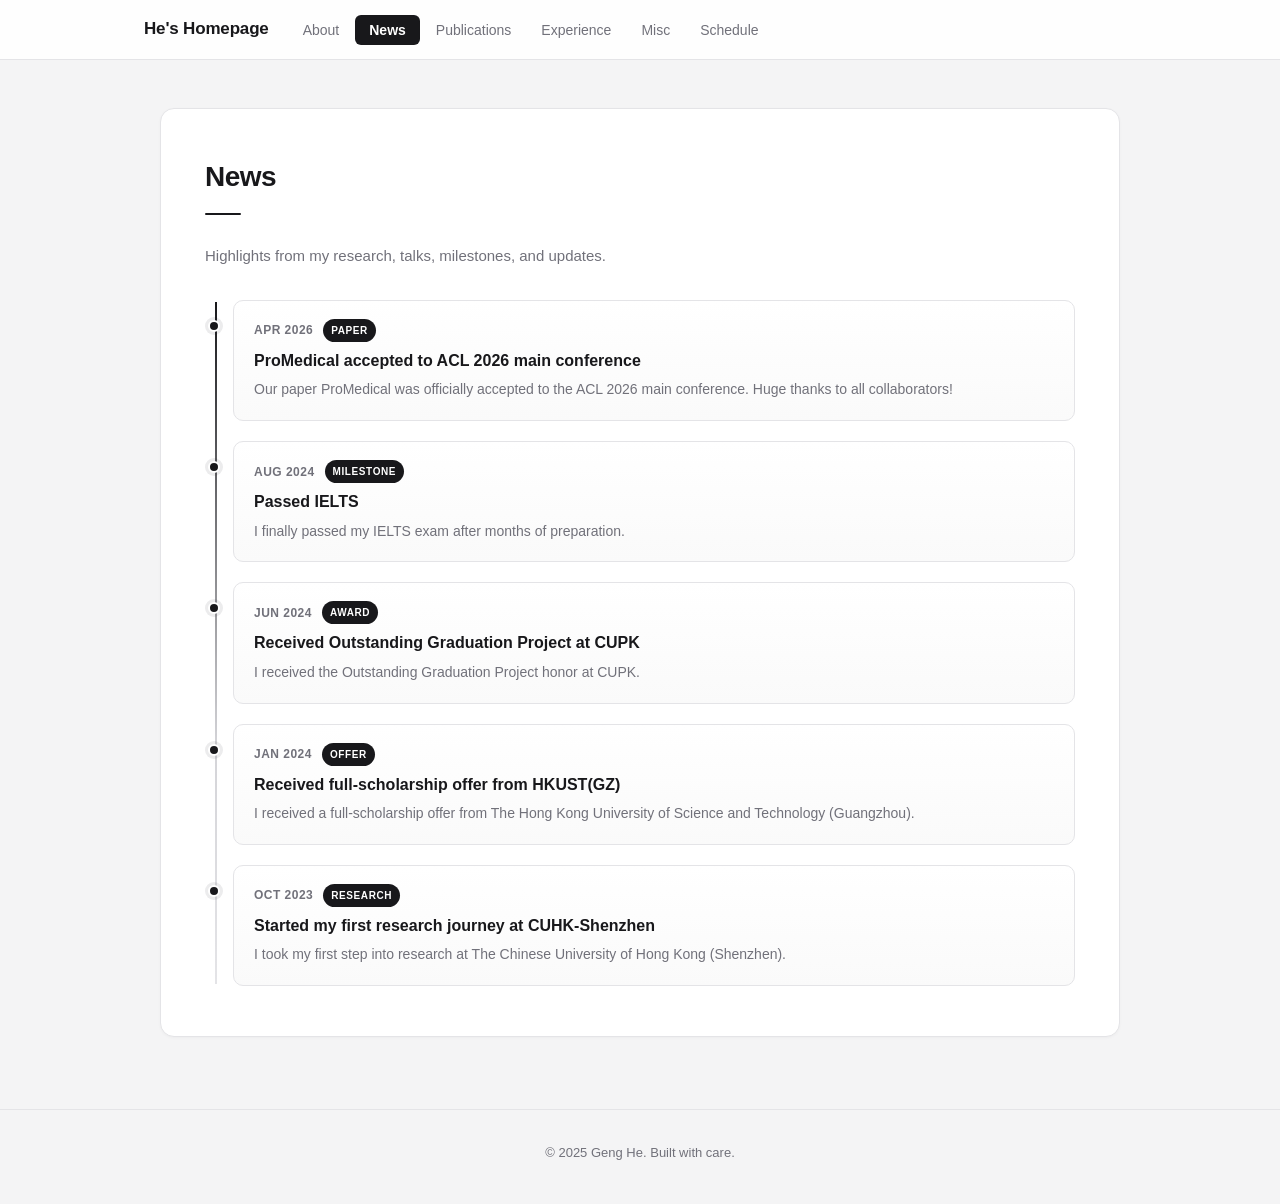
==== news.html @ e67c7b2d "Publish personal homepage update Made-with: Cursor" ====
<!DOCTYPE html>
<html lang="en">
<head>
    <meta charset="UTF-8">
    <meta name="viewport" content="width=device-width, initial-scale=1.0">
    <title>News - He's Homepage</title>
    <link rel="stylesheet" href="styles.css">
</head>
<body>
    <nav class="navbar" id="navbar">
        <div class="nav-container">
            <a href="index.html" class="logo">He's Homepage</a>
            <ul class="nav-links" id="navLinks">
                <li><a href="index.html">About</a></li>
                <li><a href="news.html">News</a></li>
                <li><a href="papers.html">Publications</a></li>
                <li><a href="experience.html">Experience</a></li>
                <li><a href="misc.html">Misc</a></li>
                <li><a href="schedule.html">Schedule</a></li>
            </ul>
            <button class="mobile-menu-btn" id="mobileMenuBtn" aria-label="Menu">
                <span></span><span></span><span></span>
            </button>
        </div>
    </nav>

    <main class="page-content">
        <div class="container">
            <h1 class="page-title">News</h1>
            <p class="page-description">
                Highlights from my research, talks, milestones, and updates.
            </p>
            <div class="md-section-content news-section" data-md="content/news.md"></div>
        </div>
    </main>

    <footer class="footer">
        <div class="container footer-container">
            <p class="copyright">&copy; 2025 Geng He. Built with care.</p>
        </div>
    </footer>

    <script src="components.js"></script>
    <script src="script.js"></script>
</body>
</html>
---- styles.css ----
/* ========================================
   Design System
   ======================================== */
:root {
    --color-bg: #f4f4f5;
    --color-surface: #ffffff;
    --color-text: #18181b;
    --color-text-secondary: #71717a;
    --color-text-tertiary: #a1a1aa;
    --color-accent: #18181b;
    --color-accent-hover: #000000;
    --color-accent-light: #e4e4e7;
    --color-accent-subtle: rgba(24, 24, 27, 0.04);
    --color-highlight: #52525b;
    --color-success: #16a34a;
    --color-success-bg: #f0fdf4;
    --color-warning: #ca8a04;
    --color-warning-bg: #fefce8;
    --color-border: #e4e4e7;
    --color-border-light: #f4f4f5;

    --font-sans: -apple-system, BlinkMacSystemFont, 'Segoe UI', Roboto, 'Helvetica Neue', Arial, sans-serif;

    --ease-out: cubic-bezier(0.16, 1, 0.3, 1);
    --nav-height: 60px;
    --radius-sm: 6px;
    --radius-md: 10px;
    --radius-lg: 14px;
}

/* ========================================
   Reset & Base
   ======================================== */
*, *::before, *::after {
    margin: 0;
    padding: 0;
    box-sizing: border-box;
}

html {
    scroll-behavior: smooth;
}

body {
    font-family: var(--font-sans);
    font-size: 15px;
    line-height: 1.7;
    color: var(--color-text);
    background: var(--color-bg);
    -webkit-font-smoothing: antialiased;
    min-height: 100vh;
}

a {
    color: inherit;
    text-decoration: none;
}

img {
    max-width: 100%;
    height: auto;
    display: block;
}

.container {
    max-width: 960px;
    margin: 0 auto;
    padding: 0 24px;
}

/* ========================================
   Local Preview Warning
   ======================================== */
.local-preview-warning {
    position: sticky;
    top: 0;
    z-index: 2000;
    background: var(--color-warning-bg);
    color: #92400e;
    border-bottom: 1px solid #fde68a;
    padding: 10px 16px;
    font-size: 13px;
    line-height: 1.6;
}

.local-preview-warning code {
    background: rgba(146, 64, 14, 0.08);
    padding: 1px 6px;
    border-radius: 4px;
}

/* ========================================
   Navbar
   ======================================== */
.navbar {
    position: fixed;
    top: 0;
    left: 0;
    right: 0;
    height: var(--nav-height);
    z-index: 1000;
    background: rgba(255, 255, 255, 0.85);
    backdrop-filter: blur(16px) saturate(1.4);
    -webkit-backdrop-filter: blur(16px) saturate(1.4);
    border-bottom: 1px solid var(--color-border);
    transition: box-shadow 0.3s ease;
}

.navbar.scrolled {
    box-shadow: 0 1px 0 var(--color-border), 0 8px 24px rgba(0, 0, 0, 0.04);
}

.nav-container {
    max-width: 1040px;
    margin: 0 auto;
    padding: 0 24px;
    height: 100%;
    display: flex;
    align-items: center;
    justify-content: flex-start;
    gap: 20px;
}

.logo {
    font-size: 17px;
    font-weight: 700;
    letter-spacing: -0.01em;
    color: var(--color-text);
}

.logo:hover {
    color: var(--color-text-secondary);
}

.nav-links {
    display: flex;
    list-style: none;
    gap: 2px;
    margin-left: 0;
}

.nav-links a {
    font-size: 14px;
    font-weight: 500;
    color: var(--color-text-secondary);
    padding: 7px 14px;
    border-radius: var(--radius-sm);
    transition: color 0.2s, background 0.2s;
}

.nav-links a:hover {
    color: var(--color-text);
    background: var(--color-accent-subtle);
}

.nav-links a::after {
    display: none;
}

/* Mobile Menu */
.mobile-menu-btn {
    display: none;
    flex-direction: column;
    gap: 5px;
    padding: 8px;
    background: none;
    border: none;
    cursor: pointer;
    margin-left: auto;
}

.mobile-menu-btn span {
    display: block;
    width: 22px;
    height: 2px;
    background: var(--color-text);
    border-radius: 1px;
    transition: all 0.3s ease;
}

.mobile-menu-btn.active span:nth-child(1) {
    transform: rotate(45deg) translate(5px, 5px);
}

.mobile-menu-btn.active span:nth-child(2) {
    opacity: 0;
}

.mobile-menu-btn.active span:nth-child(3) {
    transform: rotate(-45deg) translate(5px, -5px);
}

/* ========================================
   Intro Section
   ======================================== */
.intro {
    padding: calc(var(--nav-height) + 56px) 0 48px;
    position: relative;
}

.intro-layout {
    display: grid;
    grid-template-columns: 280px minmax(0, 1fr);
    gap: 48px;
    align-items: start;
}

/* ========================================
   Profile Card
   ======================================== */
.profile-card {
    position: sticky;
    top: calc(var(--nav-height) + 24px);
    display: flex;
    flex-direction: column;
    align-items: center;
    background: var(--color-surface);
    border: 1px solid var(--color-border);
    border-radius: var(--radius-lg);
    box-shadow: 0 1px 3px rgba(0, 0, 0, 0.03);
    padding: 32px 28px;
}

.profile-image-wrap {
    width: 220px;
    height: 220px;
    margin-bottom: 24px;
    border-radius: var(--radius-md);
    overflow: hidden;
    border: 1px solid var(--color-border);
    box-shadow: 0 1px 3px rgba(0, 0, 0, 0.04);
}

.profile-image {
    width: 100%;
    height: 100%;
    border-radius: var(--radius-md);
    object-fit: cover;
    display: block;
}

.profile-name {
    font-size: 24px;
    font-weight: 700;
    letter-spacing: -0.02em;
    line-height: 1.2;
    margin-bottom: 4px;
    text-align: center;
    color: var(--color-text);
}

.profile-role {
    text-align: center;
    font-size: 14px;
    color: var(--color-text-secondary);
    margin-bottom: 16px;
    font-weight: 400;
}

.profile-meta {
    list-style: none;
    width: 100%;
    display: flex;
    flex-direction: column;
    gap: 8px;
    padding: 16px 0;
    border-top: 1px solid var(--color-border-light);
}

.profile-meta li {
    display: flex;
    gap: 8px;
    align-items: flex-start;
    font-size: 13px;
    line-height: 1.5;
    color: var(--color-text-secondary);
}

.meta-icon {
    width: 18px;
    text-align: center;
    flex-shrink: 0;
    font-size: 13px;
    line-height: 1.4;
}

.profile-interests {
    width: 100%;
    margin-top: 4px;
    padding-top: 16px;
    border-top: 1px solid var(--color-border-light);
}

.profile-interests-title {
    font-size: 11px;
    font-weight: 700;
    text-transform: uppercase;
    letter-spacing: 0.1em;
    color: var(--color-text);
    margin-bottom: 12px;
}

.interest-tags {
    display: flex;
    flex-direction: column;
    gap: 8px;
}

.interest-tag {
    display: flex;
    align-items: center;
    gap: 10px;
    padding: 9px 14px;
    font-size: 13px;
    font-weight: 500;
    color: var(--color-text);
    background: var(--color-bg);
    border: 1px solid var(--color-border);
    border-radius: var(--radius-sm);
    transition: all 0.2s ease;
}

.interest-tag::before {
    content: '';
    width: 6px;
    height: 6px;
    border-radius: 50%;
    background: var(--color-text);
    flex-shrink: 0;
}

.interest-tag:hover {
    border-color: var(--color-text);
    transform: translateX(2px);
}

.profile-links {
    display: flex;
    flex-wrap: wrap;
    gap: 8px;
    width: 100%;
    margin-top: 8px;
    padding-top: 16px;
    border-top: 1px solid var(--color-border-light);
}

.profile-links a {
    flex: 1;
    min-width: 0;
    display: inline-flex;
    align-items: center;
    justify-content: center;
    gap: 6px;
    padding: 9px 10px;
    border-radius: var(--radius-sm);
    font-size: 13px;
    font-weight: 500;
    color: var(--color-text-secondary);
    border: 1px solid var(--color-border);
    background: var(--color-surface);
    transition: all 0.2s ease;
    white-space: nowrap;
}

.profile-links a svg {
    flex-shrink: 0;
    width: 15px;
    height: 15px;
}

.profile-links a:hover {
    color: var(--color-text);
    border-color: var(--color-text);
    background: var(--color-accent-subtle);
}

/* ========================================
   About Panel
   ======================================== */
.about-panel {
    padding: 36px 40px;
    background: var(--color-surface);
    border: 1px solid var(--color-border);
    border-radius: var(--radius-lg);
    box-shadow: 0 1px 3px rgba(0, 0, 0, 0.03);
}

.about-panel .section-title {
    margin-bottom: 16px;
}

.about-panel h3 {
    margin-top: 28px;
    margin-bottom: 8px;
    font-size: 16px;
    font-weight: 600;
    color: var(--color-text);
}

.about-panel p {
    font-size: 15px;
    line-height: 1.8;
    color: var(--color-text-secondary);
    margin-bottom: 4px;
}

.about-panel li {
    font-size: 14px;
    line-height: 1.7;
    color: var(--color-text-secondary);
}

.about-panel ul {
    padding-left: 18px;
    display: flex;
    flex-wrap: wrap;
    gap: 2px 0;
}

.about-panel ul li {
    width: 50%;
    padding-left: 2px;
}

.about-panel ul li::marker {
    color: var(--color-accent);
}

.about-panel a,
.page-content .md-section-content a {
    color: #2563eb;
    font-weight: 600;
    text-decoration: none;
    background-image: linear-gradient(transparent 92%, rgba(37, 99, 235, 0.35) 92%);
    background-size: 100% 100%;
    padding: 0 2px;
    transition: color 0.2s ease, background-image 0.2s ease;
}

.about-panel a:hover,
.page-content .md-section-content a:hover {
    color: #1d4ed8;
    background-image: linear-gradient(transparent 0%, rgba(37, 99, 235, 0.2) 0%);
}

/* ========================================
   Section Shared Styles
   ======================================== */
.section-title {
    font-size: 22px;
    font-weight: 700;
    letter-spacing: -0.02em;
    margin-bottom: 20px;
    color: var(--color-text);
    display: block;
}

.section-title::before {
    display: none;
}

.section-title::after {
    content: '';
    display: block;
    width: 32px;
    height: 2px;
    background: var(--color-text);
    border-radius: 1px;
    margin-top: 10px;
}

.awards,
.service,
.projects,
.personal {
    padding: 20px 0;
    position: relative;
}

.awards .container,
.service .container,
.projects .container,
.personal .container {
    background: var(--color-surface);
    border: 1px solid var(--color-border);
    border-radius: var(--radius-lg);
    padding: 36px;
    box-shadow: 0 1px 3px rgba(0, 0, 0, 0.03);
}

/* ========================================
   Awards Section
   ======================================== */
.awards-list {
    display: flex;
    flex-direction: column;
}

.award-item {
    display: flex;
    gap: 16px;
    align-items: baseline;
    padding: 12px 0;
    transition: none;
}

.award-item:hover {
    background: none;
}

.award-item:not(:last-child) {
    border-bottom: 1px solid var(--color-border-light);
}

.award-year {
    font-size: 13px;
    font-weight: 600;
    color: var(--color-text-secondary);
    min-width: 80px;
    flex-shrink: 0;
    font-variant-numeric: tabular-nums;
}

.award-title {
    font-size: 14px;
    color: var(--color-text);
    line-height: 1.5;
}

/* ========================================
   Experience Timeline
   ======================================== */
.experience-timeline-section + .experience-timeline-section {
    margin-top: 36px;
}

.experience-subtitle {
    font-size: 18px;
    font-weight: 700;
    color: var(--color-text);
    margin: 0 0 18px;
    letter-spacing: -0.01em;
}

.xp-timeline {
    position: relative;
    display: flex;
    flex-direction: column;
    gap: 14px;
    padding-left: 26px;
}

.xp-timeline::before {
    content: "";
    position: absolute;
    left: 9px;
    top: 4px;
    bottom: 4px;
    width: 2px;
    background: linear-gradient(to bottom, #18181b 0%, #d4d4d8 40%, #e4e4e7 100%);
}

.xp-item {
    position: relative;
}

.xp-marker {
    position: absolute;
    left: -22px;
    top: 22px;
    width: 10px;
    height: 10px;
    border-radius: 50%;
    background: var(--color-text);
    border: 2px solid var(--color-surface);
    box-shadow: 0 0 0 3px rgba(24, 24, 27, 0.08);
}

.xp-card {
    display: grid;
    grid-template-columns: 64px 1fr;
    gap: 16px;
    padding: 16px 18px;
    border: 1px solid var(--color-border);
    border-radius: var(--radius-md);
    background: linear-gradient(180deg, #ffffff 0%, #fafafa 100%);
    transition: border-color 0.2s ease, transform 0.2s ease, box-shadow 0.2s ease;
}

.xp-card:hover {
    border-color: #d4d4d8;
    transform: translateY(-2px);
    box-shadow: 0 8px 20px rgba(24, 24, 27, 0.05);
}

.xp-logo-slot {
    width: 64px;
    height: 64px;
    border-radius: 12px;
    border: 1px dashed #c4c4cc;
    background: #f8f8f8;
    color: #8b8b95;
    font-size: 11px;
    font-weight: 600;
    letter-spacing: 0.04em;
    text-transform: uppercase;
    display: flex;
    align-items: center;
    justify-content: center;
    flex-shrink: 0;
}

.xp-logo-slot img {
    width: 100%;
    height: 100%;
    object-fit: contain;
    border-radius: inherit;
}

.xp-content {
    min-width: 0;
}

.xp-header {
    display: flex;
    justify-content: space-between;
    align-items: flex-start;
    gap: 12px;
    margin-bottom: 4px;
}

.xp-org {
    font-size: 15px;
    font-weight: 650;
    color: var(--color-text);
    line-height: 1.45;
    margin: 0;
}

.xp-date {
    font-size: 12px;
    font-weight: 600;
    color: var(--color-text-secondary);
    white-space: nowrap;
    margin-top: 2px;
}

.xp-role {
    font-size: 13px;
    font-weight: 500;
    color: var(--color-accent);
    margin: 0 0 8px;
}

.xp-details {
    list-style: none;
    margin: 0;
    padding: 0;
    display: flex;
    flex-direction: column;
    gap: 5px;
}

.xp-details li {
    position: relative;
    padding-left: 14px;
    font-size: 13px;
    line-height: 1.65;
    color: var(--color-text-secondary);
}

.xp-details li::before {
    content: "";
    position: absolute;
    left: 1px;
    top: 8px;
    width: 4px;
    height: 4px;
    border-radius: 50%;
    background: #b9b9c2;
}

.xp-details li strong {
    color: var(--color-text);
    font-weight: 600;
}

/* ========================================
   Papers List (new layout)
   ======================================== */
.papers-list {
    display: flex;
    flex-direction: column;
    gap: 28px;
}

.paper-card {
    display: grid;
    grid-template-columns: 200px 1fr;
    gap: 24px;
    padding-bottom: 28px;
    border-bottom: 1px solid var(--color-border-light);
}

.paper-card:last-child {
    border-bottom: none;
    padding-bottom: 0;
}

.paper-image {
    position: relative;
    aspect-ratio: 4 / 3;
    overflow: visible;
}

.paper-image img {
    width: 100%;
    height: 100%;
    object-fit: cover;
    display: block;
    background: var(--color-bg);
    border: 1px solid var(--color-border);
    border-radius: var(--radius-md);
}

.paper-venue {
    position: absolute;
    top: -8px;
    left: -8px;
    z-index: 2;
    padding: 4px 10px;
    font-size: 10.5px;
    font-weight: 700;
    color: #ffffff;
    background: var(--color-text);
    border-radius: var(--radius-sm);
    letter-spacing: 0.02em;
    box-shadow: 0 4px 12px rgba(0, 0, 0, 0.2);
}

.paper-body {
    display: flex;
    flex-direction: column;
    min-width: 0;
}

.paper-title {
    font-size: 16px;
    font-weight: 700;
    color: var(--color-text);
    line-height: 1.4;
    margin-bottom: 8px;
    letter-spacing: -0.01em;
}

.paper-authors {
    font-size: 13px;
    line-height: 1.65;
    color: var(--color-text-secondary);
    margin-bottom: 10px;
}

.paper-authors strong {
    color: var(--color-text);
    font-weight: 700;
}

.paper-desc {
    font-size: 13px;
    line-height: 1.7;
    color: var(--color-text-secondary);
    margin-bottom: 12px;
    flex: 1;
}

.paper-meta {
    display: flex;
    gap: 8px;
    flex-wrap: wrap;
}

.paper-status {
    font-size: 11px;
    font-weight: 600;
    padding: 4px 10px;
    border-radius: 20px;
    text-transform: uppercase;
    letter-spacing: 0.04em;
    white-space: nowrap;
}

.paper-status.submitted {
    background: var(--color-warning-bg);
    color: var(--color-warning);
}

.paper-status.accepted {
    background: var(--color-success-bg);
    color: var(--color-success);
}

@media (max-width: 640px) {
    .paper-card {
        grid-template-columns: 1fr;
        gap: 16px;
    }

    .paper-image {
        max-width: 280px;
    }
}

/* ========================================
   Projects Section (legacy)
   ======================================== */
.projects {
    background: transparent;
}

.projects-list {
    display: flex;
    flex-direction: column;
}

.project-item {
    padding: 20px 0;
    border-bottom: 1px solid var(--color-border-light);
}

.project-item:first-child {
    padding-top: 0;
}

.project-item:last-child {
    border-bottom: none;
    padding-bottom: 0;
}

.project-header {
    display: flex;
    justify-content: space-between;
    align-items: flex-start;
    gap: 12px;
    margin-bottom: 6px;
}

.project-title {
    font-size: 15px;
    font-weight: 600;
    color: var(--color-text);
    line-height: 1.45;
    flex: 1;
}

.project-status {
    font-size: 11px;
    font-weight: 600;
    padding: 3px 10px;
    border-radius: 20px;
    text-transform: uppercase;
    letter-spacing: 0.04em;
    white-space: nowrap;
    flex-shrink: 0;
}

.project-status.submitted {
    background: var(--color-warning-bg);
    color: var(--color-warning);
}

.project-status.accepted {
    background: var(--color-success-bg);
    color: var(--color-success);
}

.project-authors {
    font-size: 13px;
    color: var(--color-text-secondary);
    margin-bottom: 8px;
}

.project-authors strong {
    color: var(--color-accent);
    font-weight: 600;
}

.project-description {
    font-size: 13px;
    line-height: 1.65;
    color: var(--color-text-secondary);
}

/* ========================================
   Personal Gallery
   ======================================== */
.personal-gallery {
    display: grid;
    grid-template-columns: repeat(2, 1fr);
    gap: 16px;
}

.photo-card {
    background: var(--color-bg);
    border-radius: var(--radius-md);
    overflow: hidden;
    border: 1px solid var(--color-border);
    transition: all 0.25s ease;
}

.photo-card:hover {
    transform: translateY(-2px);
    border-color: var(--color-text-secondary);
}

.photo-image {
    aspect-ratio: 4/3;
    overflow: hidden;
}

.photo-image img {
    width: 100%;
    height: 100%;
    object-fit: cover;
    transition: transform 0.4s ease;
}

.photo-card:hover .photo-image img {
    transform: scale(1.03);
}

.photo-caption {
    padding: 12px 16px;
    font-size: 13px;
    color: var(--color-text-secondary);
    line-height: 1.5;
    margin: 0;
}

/* ========================================
   Footer
   ======================================== */
.footer {
    padding: 32px 0 40px;
    margin-top: 24px;
    border-top: 1px solid var(--color-border);
}

.footer-container {
    display: flex;
    justify-content: center;
}

.copyright {
    font-size: 13px;
    color: var(--color-text-secondary);
}

/* ========================================
   Responsive
   ======================================== */
@media (max-width: 768px) {
    .nav-links {
        display: none;
        position: absolute;
        top: var(--nav-height);
        left: 0;
        right: 0;
        background: var(--color-surface);
        flex-direction: column;
        padding: 12px;
        gap: 2px;
        border-bottom: 1px solid var(--color-border);
        box-shadow: 0 8px 24px rgba(0, 0, 0, 0.06);
    }

    .nav-links.active {
        display: flex;
    }

    .mobile-menu-btn {
        display: flex;
    }

    .intro {
        padding: calc(var(--nav-height) + 32px) 0 24px;
    }

    .intro-layout {
        grid-template-columns: 1fr;
        gap: 32px;
        max-width: 520px;
        margin: 0 auto;
    }

    .profile-card {
        position: static;
        align-items: center;
    }

    .profile-image-wrap {
        width: 180px;
        height: 180px;
    }

    .about-panel {
        padding: 0;
    }

    .awards .container,
    .service .container,
    .projects .container,
    .personal .container {
        padding: 24px 20px;
        border-radius: 12px;
    }

    .section-title {
        font-size: 18px;
    }

    .personal-gallery {
        grid-template-columns: 1fr;
    }

    .award-item {
        flex-direction: column;
        gap: 2px;
    }

    .award-year {
        min-width: auto;
    }

    .xp-timeline {
        padding-left: 20px;
    }

    .xp-timeline::before {
        left: 6px;
    }

    .xp-marker {
        left: -17px;
        top: 20px;
        width: 9px;
        height: 9px;
    }

    .xp-card {
        grid-template-columns: 54px 1fr;
        gap: 12px;
        padding: 14px;
    }

    .xp-logo-slot {
        width: 54px;
        height: 54px;
        border-radius: 10px;
        font-size: 10px;
    }

    .xp-header {
        flex-direction: column;
        gap: 2px;
    }

    .project-header {
        flex-direction: column;
        gap: 6px;
    }

    .about-panel ul li {
        width: 100%;
    }

    .profile-links {
        flex-wrap: wrap;
    }

    .profile-links a {
        min-width: calc(50% - 4px);
        flex: 0 0 auto;
    }
}

@media (max-width: 480px) {
    .container {
        padding: 0 16px;
    }

    .profile-image-wrap {
        width: 160px;
        height: 160px;
    }
}

/* ========================================
   Scroll Anchors
   ======================================== */
.awards,
.service,
.projects,
.personal {
    scroll-margin-top: calc(var(--nav-height) + 16px);
}

.intro {
    scroll-margin-top: var(--nav-height);
}

/* ========================================
   Active Nav Link
   ======================================== */
.nav-links a.active {
    color: #ffffff;
    background: var(--color-text);
    font-weight: 600;
}

/* ========================================
   Sub-page Layout
   ======================================== */
.page-content {
    padding: calc(var(--nav-height) + 48px) 0 48px;
    min-height: calc(100vh - 80px);
}

.page-content > .container {
    background: var(--color-surface);
    border: 1px solid var(--color-border);
    border-radius: var(--radius-lg);
    padding: 44px;
    box-shadow: 0 1px 3px rgba(0, 0, 0, 0.03);
}

.page-title {
    font-size: 28px;
    font-weight: 700;
    letter-spacing: -0.02em;
    margin-bottom: 8px;
    color: var(--color-text);
}

.page-title::after {
    content: '';
    display: block;
    width: 36px;
    height: 2px;
    background: var(--color-text);
    border-radius: 1px;
    margin-top: 12px;
    margin-bottom: 28px;
}

.page-subtitle {
    font-size: 18px;
    font-weight: 700;
    margin-top: 40px;
    margin-bottom: 20px;
    padding-top: 32px;
    border-top: 1px solid var(--color-border);
    color: var(--color-text);
}

.page-subtitle::after {
    display: none;
}

.page-description {
    font-size: 15px;
    color: var(--color-text-secondary);
    margin-bottom: 32px;
    line-height: 1.7;
}

/* ========================================
   Misc Page
   ======================================== */
.misc-section {
    margin-bottom: 8px;
}

.misc-layout {
    display: grid;
    grid-template-columns: repeat(2, minmax(0, 1fr));
    gap: 16px;
}

.misc-card {
    border: 1px solid var(--color-border);
    border-radius: var(--radius-md);
    background: linear-gradient(180deg, #ffffff 0%, #fafafa 100%);
    padding: 18px 18px 16px;
    transition: border-color 0.2s ease, transform 0.2s ease, box-shadow 0.2s ease;
}

.misc-card:hover {
    border-color: #d4d4d8;
    transform: translateY(-2px);
    box-shadow: 0 8px 24px rgba(24, 24, 27, 0.05);
}

.misc-card-wide {
    grid-column: span 2;
}

.misc-head {
    display: flex;
    align-items: baseline;
    justify-content: space-between;
    gap: 8px;
    margin-bottom: 8px;
}

.misc-title {
    font-size: 16px;
    font-weight: 700;
    letter-spacing: -0.01em;
    color: var(--color-text);
    margin: 0;
}

.misc-cn {
    font-size: 12px;
    font-weight: 600;
    color: var(--color-text-tertiary);
    white-space: nowrap;
}

.misc-desc {
    font-size: 13px;
    line-height: 1.65;
    color: var(--color-text-secondary);
    margin: 0 0 10px;
}

.misc-list {
    list-style: none;
    margin: 0;
    padding: 0;
    display: flex;
    flex-direction: column;
    gap: 6px;
}

.misc-list li {
    position: relative;
    padding-left: 14px;
    font-size: 13px;
    color: var(--color-text-secondary);
    line-height: 1.6;
}

.misc-list li::before {
    content: "";
    position: absolute;
    left: 0;
    top: 8px;
    width: 5px;
    height: 5px;
    border-radius: 50%;
    background: #b9b9c2;
}

.misc-link-group {
    display: flex;
    flex-wrap: wrap;
    gap: 8px;
}

.misc-link-group a {
    font-size: 12px;
    font-weight: 600;
    color: var(--color-text);
    border: 1px solid var(--color-border);
    border-radius: 999px;
    padding: 5px 10px;
    background: #ffffff;
    transition: all 0.2s ease;
}

.misc-link-group a:hover {
    border-color: var(--color-text);
    background: var(--color-accent-subtle);
}

.misc-chip-list {
    list-style: none;
    margin: 0;
    padding: 0;
    display: flex;
    flex-wrap: wrap;
    gap: 8px;
}

.misc-chip-list li {
    font-size: 12px;
    font-weight: 600;
    color: var(--color-text-secondary);
    border: 1px solid var(--color-border-light);
    border-radius: 999px;
    padding: 4px 10px;
    background: var(--color-bg);
}

.misc-skill-card {
    grid-column: span 2;
    padding: 22px 22px 18px;
}

.misc-note {
    margin: 0 0 12px;
    font-size: 13px;
    line-height: 1.65;
    color: #52525b;
    border: 1px solid #e4e4e7;
    border-left: 3px solid #18181b;
    border-radius: 8px;
    background: #fafafa;
    padding: 10px 12px;
}

.misc-note strong {
    color: #18181b;
}

.skill-groups {
    display: grid;
    grid-template-columns: repeat(2, minmax(0, 1fr));
    gap: 12px;
}

.skill-group {
    border: 1px solid var(--color-border-light);
    border-radius: var(--radius-sm);
    background: #ffffff;
    padding: 12px;
}

.skill-group-title {
    margin: 0 0 8px;
    font-size: 13px;
    font-weight: 700;
    letter-spacing: 0.01em;
    color: var(--color-text);
}

.skill-tags {
    display: flex;
    flex-wrap: wrap;
    gap: 7px;
}

.skill-tags span {
    font-size: 12px;
    line-height: 1.2;
    font-weight: 600;
    color: #3f3f46;
    border: 1px solid var(--color-border);
    border-radius: 999px;
    background: #fafafa;
    padding: 5px 10px;
    white-space: nowrap;
}

.misc-principles-card {
    grid-column: span 2;
    padding: 20px 22px 18px;
}

.principle-list {
    list-style: none;
    margin: 0 0 12px;
    padding: 0;
    display: flex;
    flex-direction: column;
    gap: 7px;
}

.principle-list li {
    position: relative;
    padding-left: 14px;
    font-size: 13px;
    line-height: 1.65;
    color: var(--color-text-secondary);
}

.principle-list li::before {
    content: "";
    position: absolute;
    left: 0;
    top: 8px;
    width: 5px;
    height: 5px;
    border-radius: 50%;
    background: #a1a1aa;
}

.principle-list strong {
    color: var(--color-text);
}

.role-ladder {
    display: flex;
    align-items: center;
    gap: 8px;
    margin: 4px 0 8px;
}

.role-ladder span {
    position: relative;
    font-size: 12px;
    font-weight: 700;
    letter-spacing: 0.02em;
    color: #3f3f46;
    padding: 6px 10px;
    border-radius: 999px;
    border: 1px solid #d4d4d8;
    background: #ffffff;
}

.role-ladder span:not(:last-child)::after {
    content: "→";
    position: absolute;
    right: -13px;
    color: #a1a1aa;
    font-weight: 700;
}

.role-ladder-note {
    margin-bottom: 0;
}

/* ========================================
   News Timeline
   ======================================== */
.news-section {
    margin-bottom: 6px;
}

.news-timeline {
    position: relative;
    display: flex;
    flex-direction: column;
    gap: 20px;
    padding-left: 28px;
}

.news-timeline::before {
    content: "";
    position: absolute;
    top: 2px;
    bottom: 2px;
    left: 10px;
    width: 2px;
    background: linear-gradient(to bottom, #18181b 0%, #d4d4d8 65%, #e4e4e7 100%);
}

.timeline-item {
    position: relative;
}

.timeline-dot {
    position: absolute;
    left: -25px;
    top: 20px;
    width: 12px;
    height: 12px;
    border-radius: 50%;
    background: var(--color-text);
    border: 2px solid var(--color-surface);
    box-shadow: 0 0 0 3px rgba(24, 24, 27, 0.08);
}

.timeline-card {
    padding: 18px 20px;
    border: 1px solid var(--color-border);
    border-radius: var(--radius-md);
    background: linear-gradient(180deg, #ffffff 0%, #fafafa 100%);
    transition: border-color 0.2s ease, transform 0.2s ease, box-shadow 0.2s ease;
}

.timeline-card:hover {
    border-color: #d4d4d8;
    transform: translateY(-2px);
    box-shadow: 0 8px 24px rgba(24, 24, 27, 0.06);
}

.timeline-meta {
    display: flex;
    align-items: center;
    gap: 10px;
    margin-bottom: 8px;
}

.timeline-date {
    font-size: 12px;
    font-weight: 700;
    letter-spacing: 0.04em;
    text-transform: uppercase;
    color: var(--color-text-secondary);
}

.timeline-tag {
    font-size: 10px;
    font-weight: 700;
    letter-spacing: 0.06em;
    text-transform: uppercase;
    color: #ffffff;
    background: var(--color-text);
    border-radius: 999px;
    padding: 3px 8px;
}

.timeline-title {
    font-size: 16px;
    line-height: 1.4;
    color: var(--color-text);
    margin-bottom: 6px;
}

.timeline-text {
    font-size: 14px;
    line-height: 1.7;
    color: var(--color-text-secondary);
    margin: 0;
}

/* ========================================
   Repo / Project Cards (Projects page)
   ======================================== */
.project-cards {
    display: grid;
    grid-template-columns: repeat(2, 1fr);
    gap: 16px;
}

.repo-card {
    display: flex;
    flex-direction: column;
    padding: 20px;
    border: 1px solid var(--color-border);
    border-radius: var(--radius-md);
    background: var(--color-bg);
    transition: all 0.2s ease;
    text-decoration: none;
    color: inherit;
}

.repo-card:hover {
    border-color: var(--color-text-secondary);
    transform: translateY(-2px);
}

.repo-card-header {
    display: flex;
    align-items: center;
    gap: 8px;
    margin-bottom: 8px;
}

.repo-icon {
    color: var(--color-text-secondary);
    flex-shrink: 0;
}

.repo-name {
    font-size: 15px;
    font-weight: 600;
    color: var(--color-accent);
}

.repo-desc {
    font-size: 13px;
    color: var(--color-text-secondary);
    line-height: 1.6;
    margin-bottom: 12px;
    flex: 1;
}

.repo-tags {
    display: flex;
    gap: 6px;
    flex-wrap: wrap;
}

.repo-tags span {
    font-size: 11px;
    padding: 2px 8px;
    background: var(--color-border-light);
    border-radius: 4px;
    color: var(--color-text-secondary);
    font-weight: 500;
}

/* ========================================
   Schedule Page
   ======================================== */
.schedule-grid {
    display: grid;
    grid-template-columns: repeat(2, 1fr);
    gap: 16px;
    margin-bottom: 32px;
}

.schedule-card {
    padding: 22px;
    border: 1px solid var(--color-border);
    border-radius: var(--radius-md);
    background: var(--color-bg);
    transition: border-color 0.2s, transform 0.2s;
}

.schedule-card:hover {
    border-color: var(--color-text-secondary);
    transform: translateY(-2px);
}

.schedule-card-title {
    display: flex;
    align-items: center;
    gap: 8px;
    font-size: 16px;
    font-weight: 600;
    color: var(--color-text);
    margin-bottom: 6px;
}

.schedule-card-title svg {
    color: var(--color-accent);
}

.schedule-card-desc {
    font-size: 13px;
    color: var(--color-text-secondary);
    line-height: 1.6;
    margin-bottom: 14px;
}

.schedule-btn {
    display: inline-flex;
    align-items: center;
    gap: 6px;
    padding: 9px 16px;
    border-radius: var(--radius-sm);
    font-size: 13px;
    font-weight: 600;
    text-decoration: none;
    transition: all 0.2s ease;
}

.schedule-btn.primary {
    background: var(--color-text);
    color: #ffffff;
}

.schedule-btn.primary:hover {
    background: #000000;
    transform: translateY(-1px);
}

.schedule-btn-group {
    display: flex;
    flex-wrap: wrap;
    gap: 8px;
}

.schedule-btn.secondary {
    background: var(--color-surface);
    color: var(--color-text);
    border: 1px solid var(--color-border);
}

.schedule-btn.secondary:hover {
    border-color: var(--color-accent);
    color: var(--color-accent);
    transform: translateY(-1px);
}

/* ========================================
   Booking Hero (Notion Calendar CTA)
   ======================================== */
.booking-hero {
    display: flex;
    align-items: center;
    justify-content: space-between;
    gap: 24px;
    padding: 28px 32px;
    margin-bottom: 28px;
    background: var(--color-text);
    border-radius: var(--radius-md);
    box-shadow: 0 1px 3px rgba(0, 0, 0, 0.06);
}

.booking-hero-content {
    display: flex;
    align-items: center;
    gap: 18px;
}

.booking-hero-icon {
    width: 52px;
    height: 52px;
    flex-shrink: 0;
    border-radius: var(--radius-md);
    background: rgba(255, 255, 255, 0.08);
    display: flex;
    align-items: center;
    justify-content: center;
    color: #ffffff;
    border: 1px solid rgba(255, 255, 255, 0.12);
}

.booking-hero-title {
    font-size: 18px;
    font-weight: 700;
    color: #ffffff;
    margin-bottom: 4px;
    letter-spacing: -0.01em;
}

.booking-hero-desc {
    font-size: 13px;
    color: rgba(255, 255, 255, 0.6);
    line-height: 1.5;
    margin: 0;
}

.booking-hero-btn {
    display: inline-flex;
    align-items: center;
    gap: 8px;
    padding: 12px 22px;
    background: #ffffff;
    color: var(--color-text);
    border-radius: var(--radius-sm);
    font-size: 14px;
    font-weight: 600;
    text-decoration: none;
    flex-shrink: 0;
    transition: all 0.2s ease;
}

.booking-hero-btn:hover {
    transform: translateY(-1px);
    background: var(--color-bg);
}

.booking-hero-btn svg {
    transition: transform 0.25s ease;
}

.booking-hero-btn:hover svg {
    transform: translateX(3px);
}

@media (max-width: 640px) {
    .booking-hero {
        flex-direction: column;
        align-items: flex-start;
        padding: 24px;
    }

    .booking-hero-btn {
        width: 100%;
        justify-content: center;
    }
}

.office-hours {
    list-style: none;
    padding: 0;
    margin: 0;
    display: flex;
    flex-direction: column;
    gap: 6px;
}

.office-hours li {
    font-size: 13px;
    color: var(--color-text-secondary);
    padding: 6px 10px;
    background: var(--color-surface);
    border-radius: var(--radius-sm);
    border-left: 3px solid var(--color-highlight);
}

.office-hours strong {
    color: var(--color-accent);
    font-weight: 700;
    margin-right: 8px;
    display: inline-block;
    min-width: 32px;
}

.calendar-embed {
    margin: 0 0 32px;
    border-radius: var(--radius-md);
    overflow: hidden;
    border: 1px solid var(--color-border);
    background: var(--color-surface);
}

.calendar-embed iframe {
    display: block;
}

.schedule-note {
    font-size: 13px;
    line-height: 1.7;
    color: var(--color-text-secondary);
    background: var(--color-highlight-light);
    border-left: 3px solid var(--color-highlight);
    padding: 14px 18px;
    border-radius: var(--radius-sm);
}

.schedule-note strong {
    color: var(--color-highlight);
}

.schedule-note code {
    background: rgba(231, 111, 81, 0.15);
    padding: 1px 6px;
    border-radius: 4px;
    font-family: 'SF Mono', Menlo, monospace;
    font-size: 12px;
}

.schedule-note ol {
    margin-top: 8px;
    padding-left: 20px;
}

.schedule-note ol li {
    margin-bottom: 4px;
}

@media (max-width: 768px) {
    .page-content {
        padding: calc(var(--nav-height) + 24px) 0 32px;
    }

    .page-content > .container {
        padding: 24px 20px;
        border-radius: 12px;
    }

    .page-title {
        font-size: 20px;
    }

    .project-cards,
    .schedule-grid,
    .misc-layout {
        grid-template-columns: 1fr;
    }

    .misc-card-wide {
        grid-column: span 1;
    }

    .misc-skill-card {
        grid-column: span 1;
        padding: 16px;
    }

    .skill-groups {
        grid-template-columns: 1fr;
    }

    .misc-principles-card {
        grid-column: span 1;
        padding: 16px;
    }

    .role-ladder {
        flex-wrap: wrap;
        row-gap: 10px;
    }

    .role-ladder span:not(:last-child)::after {
        display: none;
    }

    .news-timeline {
        padding-left: 20px;
    }

    .news-timeline::before {
        left: 6px;
    }

    .timeline-dot {
        left: -18px;
        top: 18px;
        width: 10px;
        height: 10px;
    }

    .timeline-card {
        padding: 16px 16px;
    }
}
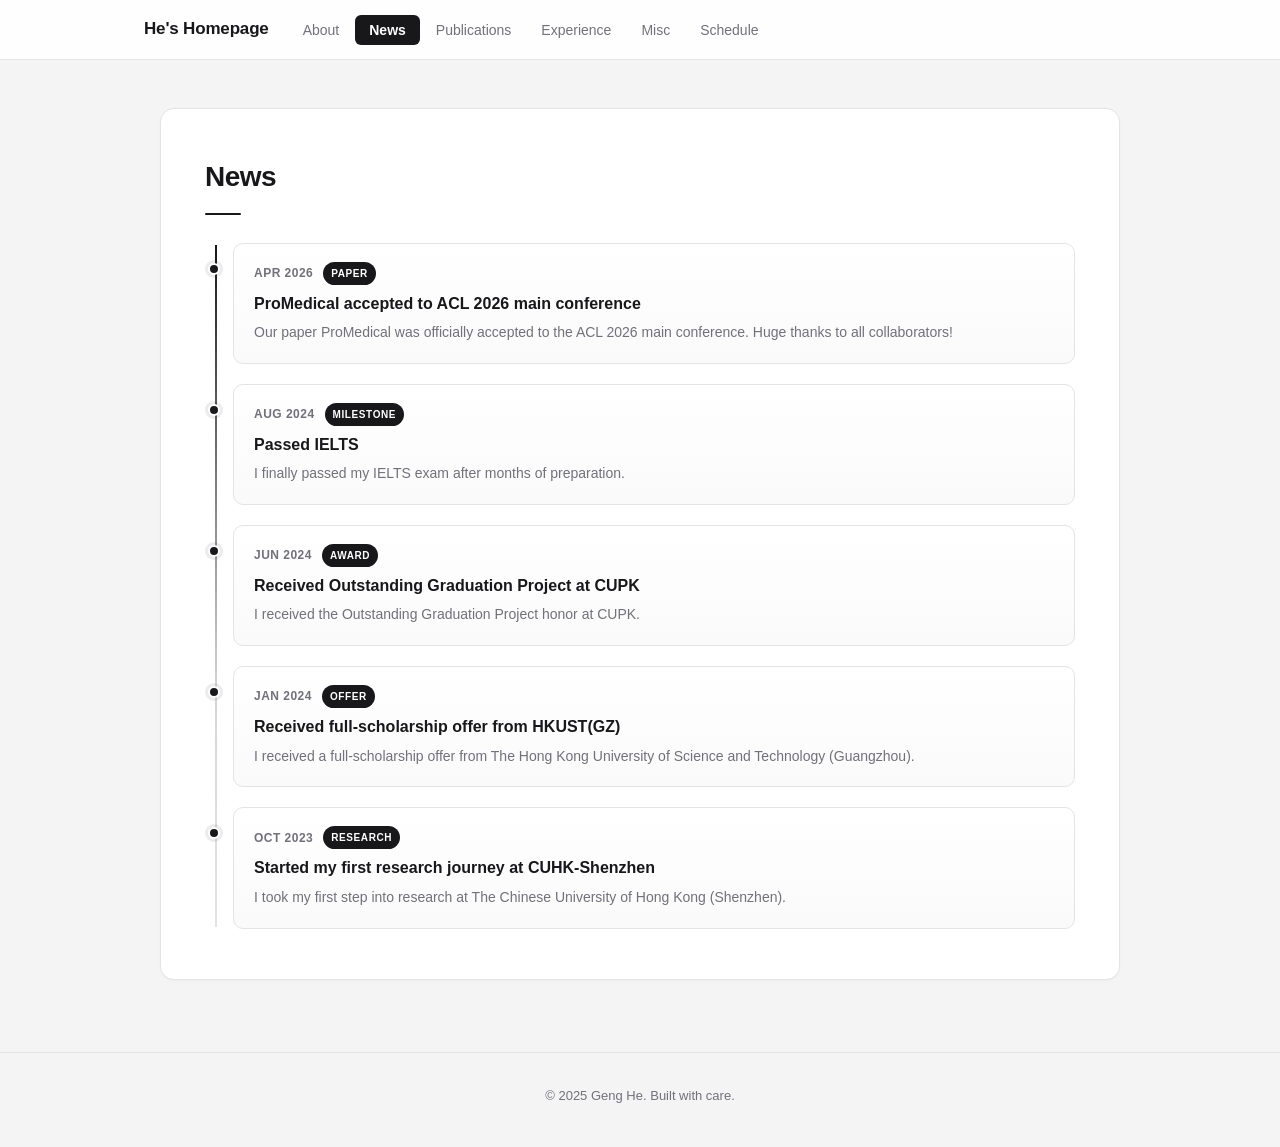
==== commit 50c2cdf3: "Update personal website" ====
--- a/news.html
+++ b/news.html
@@ -27,9 +27,6 @@
     <main class="page-content">
         <div class="container">
             <h1 class="page-title">News</h1>
-            <p class="page-description">
-                Highlights from my research, talks, milestones, and updates.
-            </p>
             <div class="md-section-content news-section" data-md="content/news.md"></div>
         </div>
     </main>
